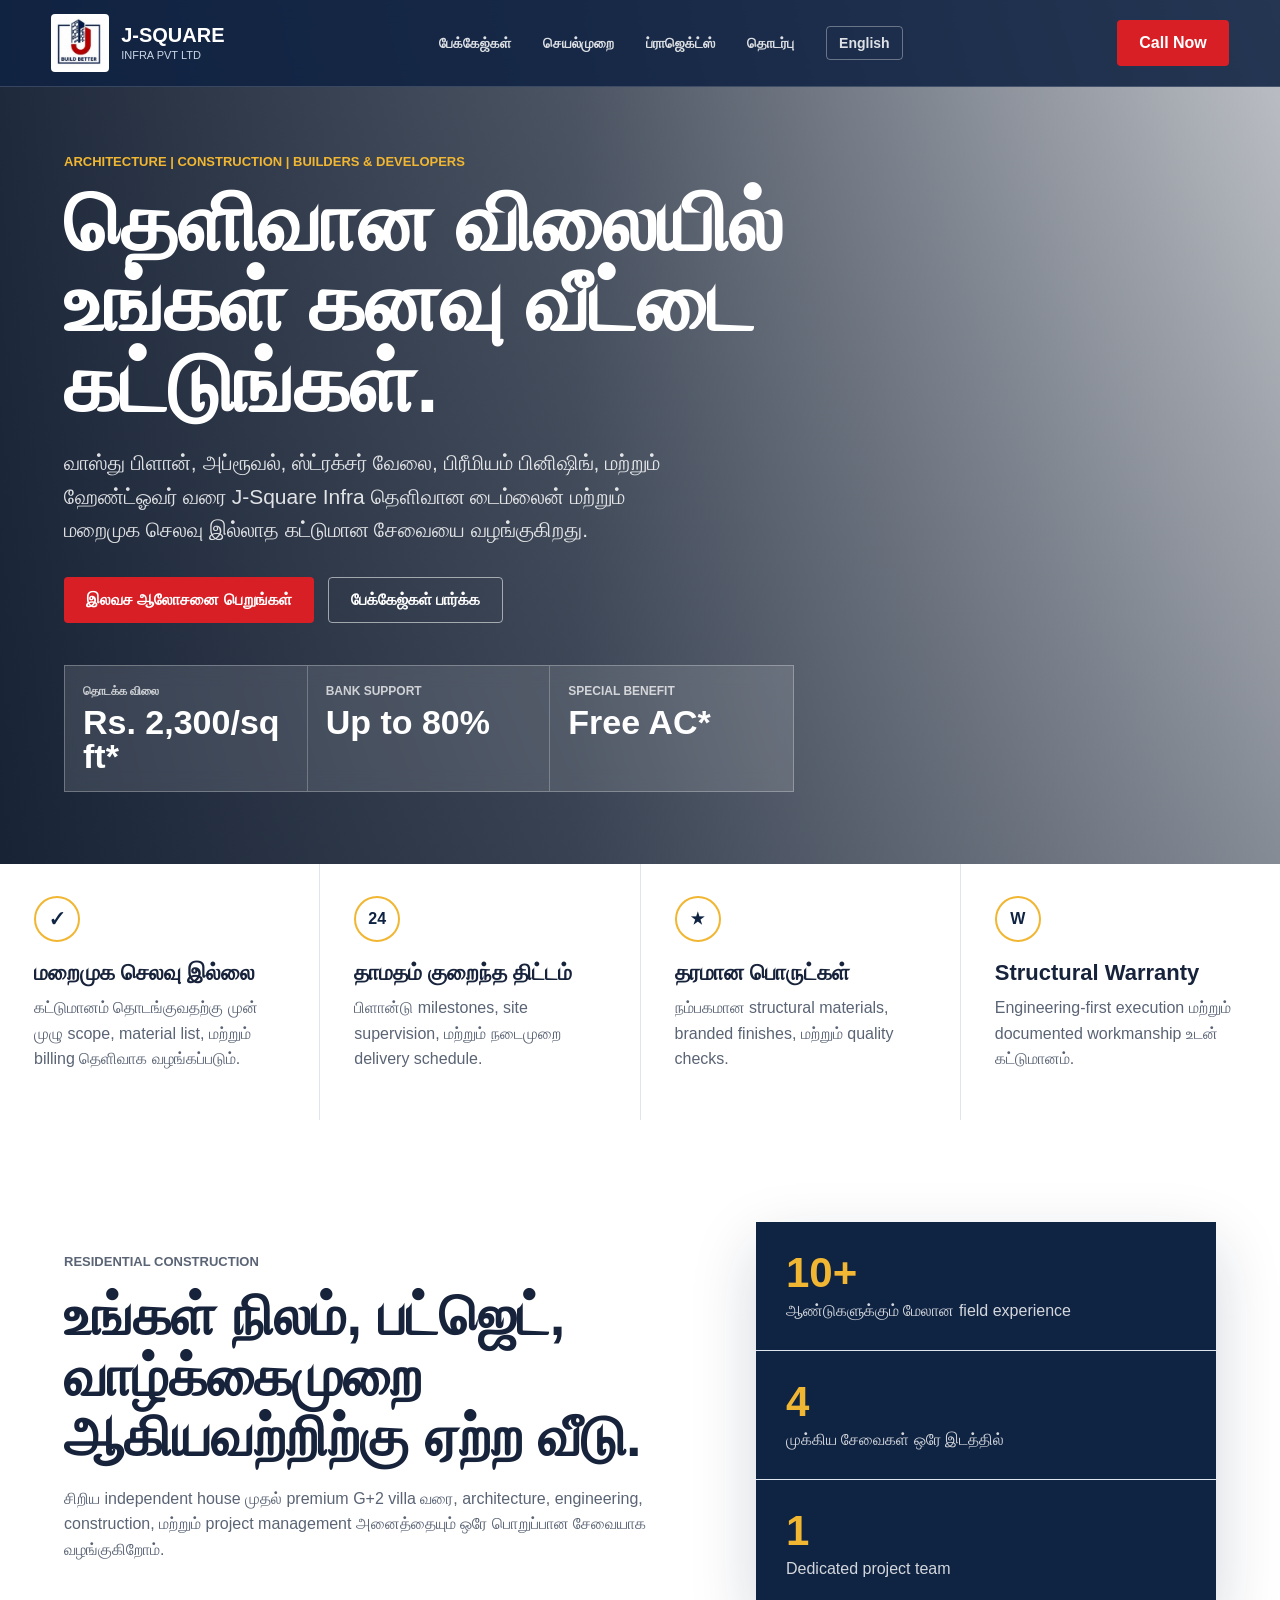
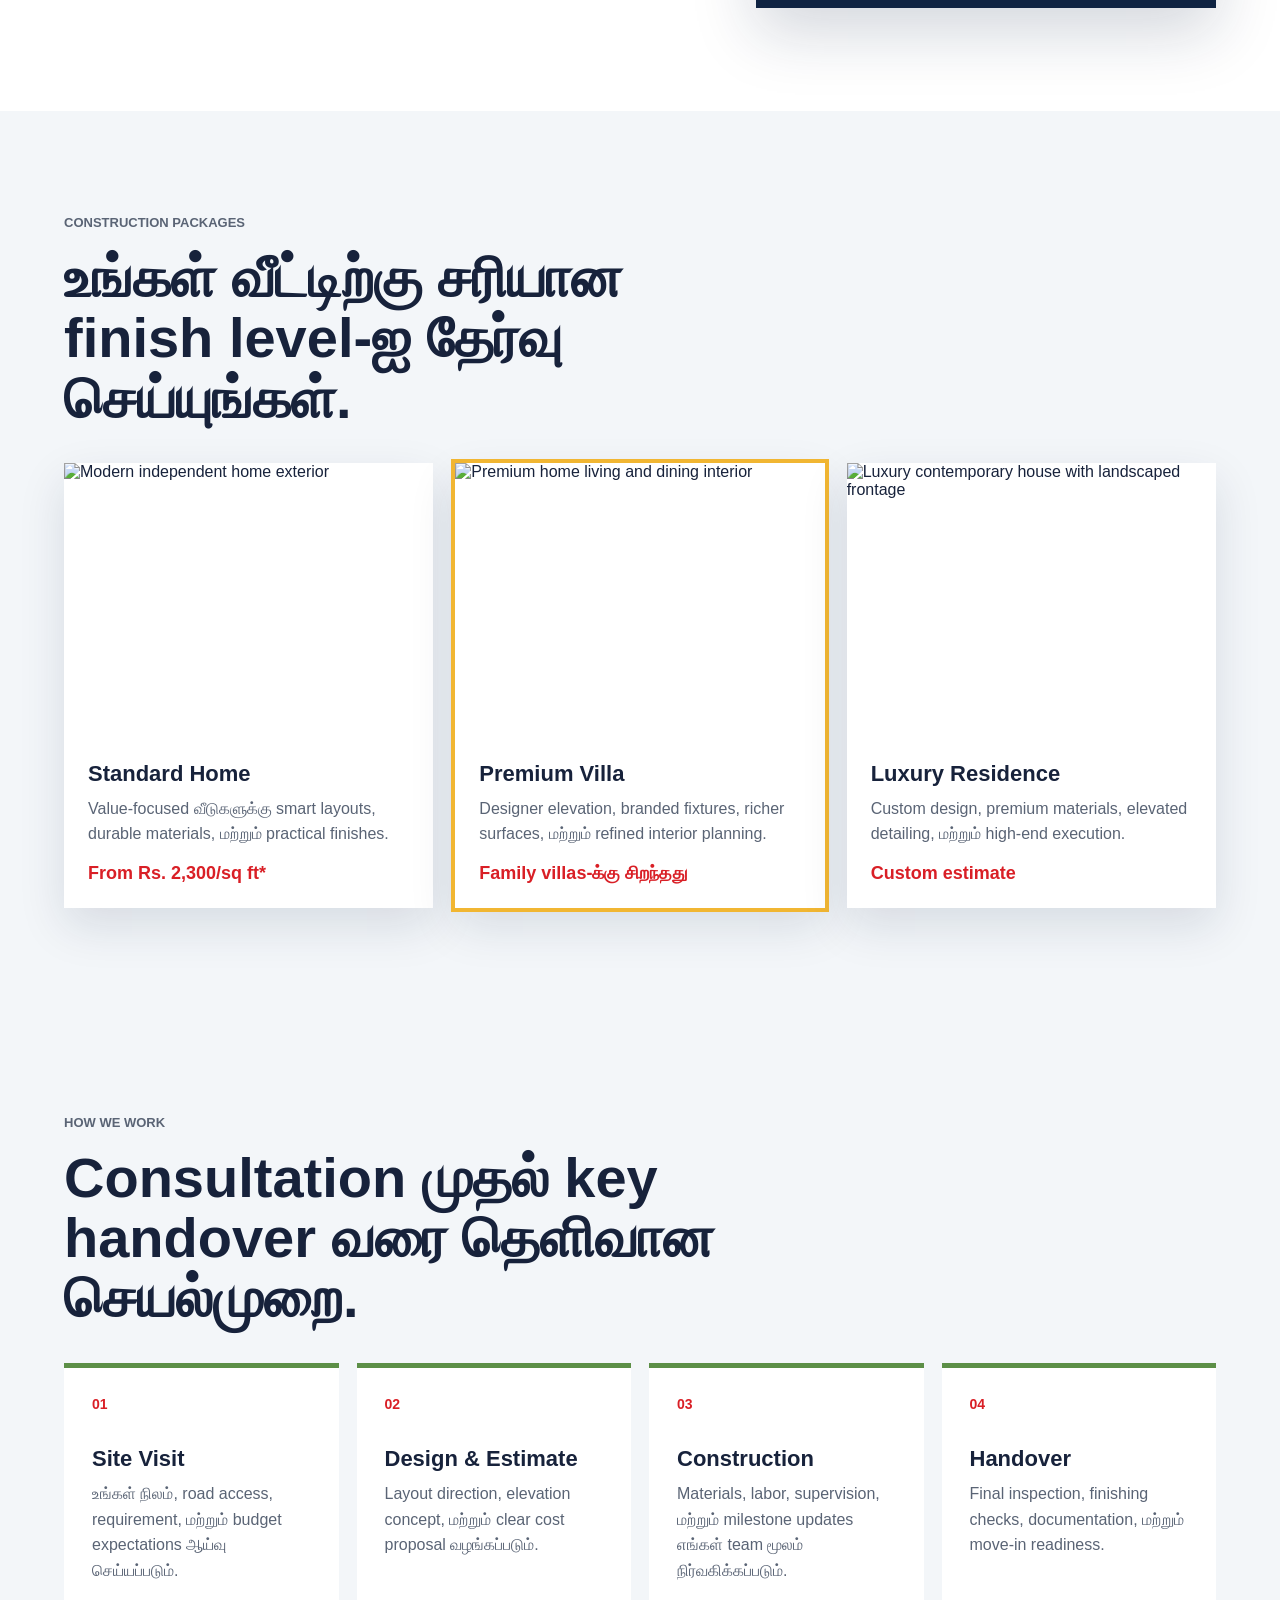
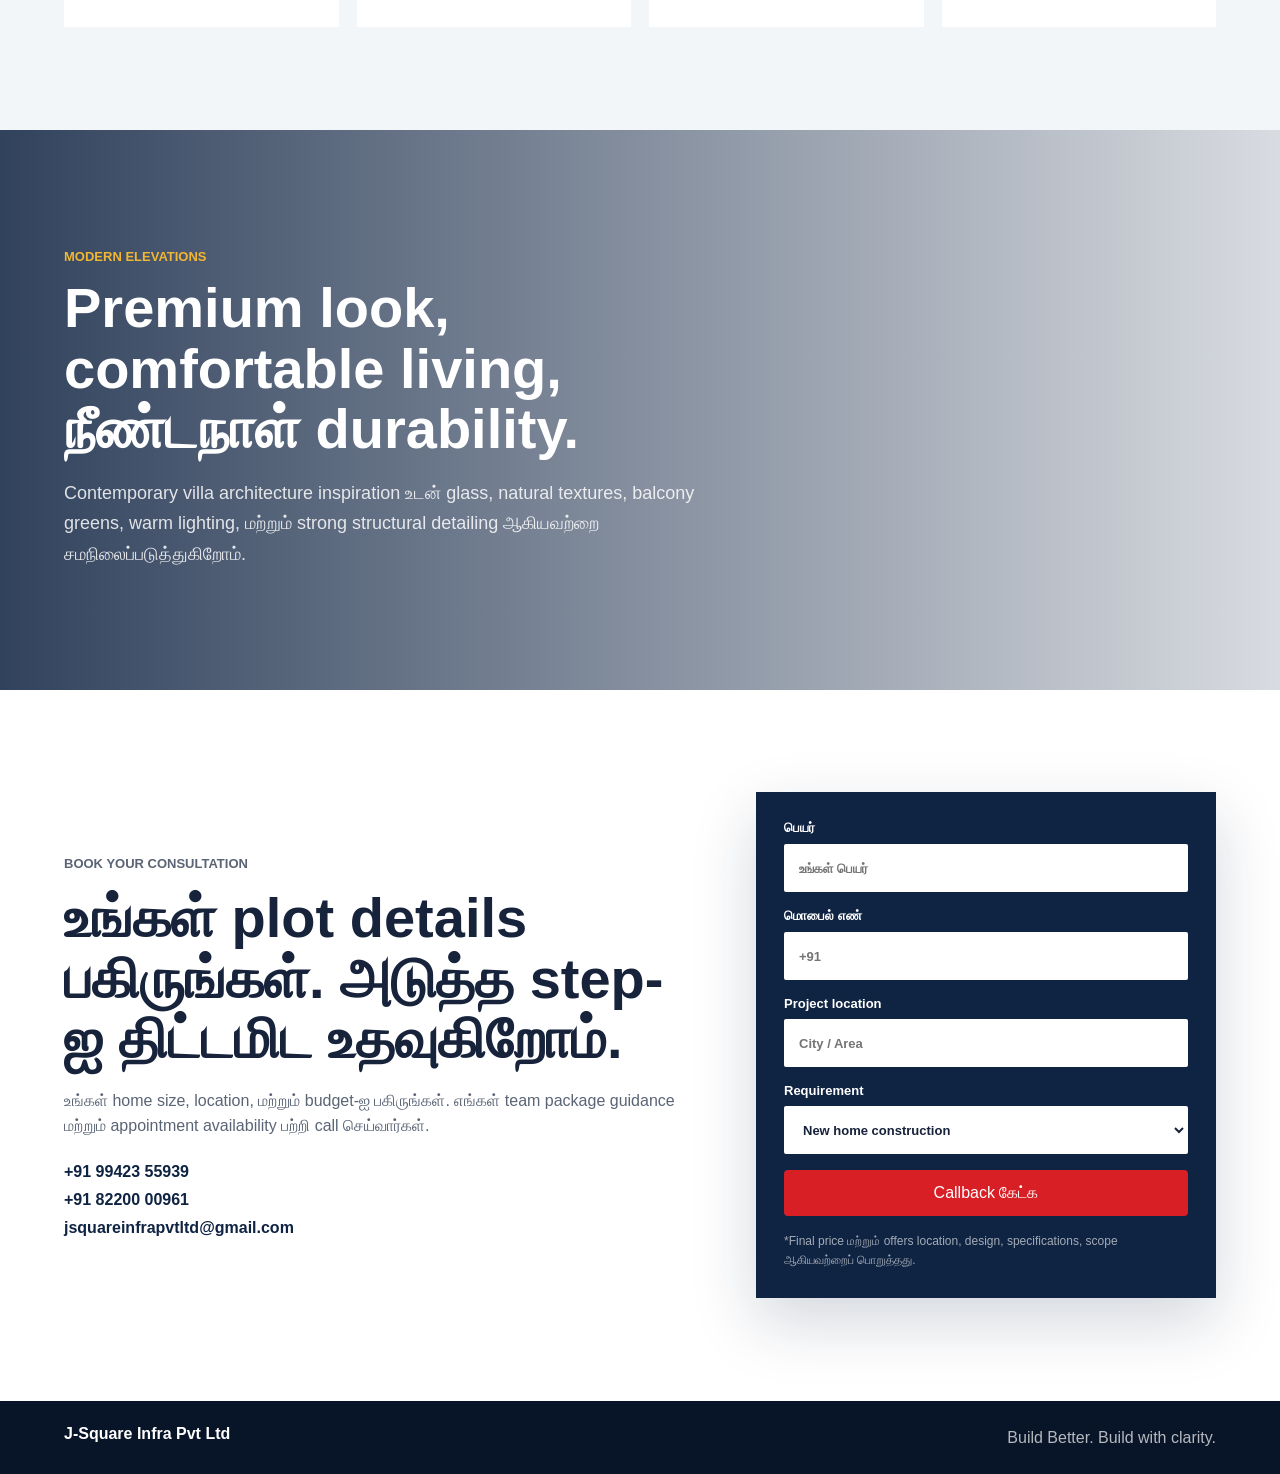
==== tamil.html @ 2efc3d79 "second" ====
<!doctype html>
<html lang="ta">
  <head>
    <meta charset="utf-8">
    <meta name="viewport" content="width=device-width, initial-scale=1">
    <title>J-Square Infra Pvt Ltd | வீடு கட்டுமான சேவை</title>
    <meta
      name="description"
      content="J-Square Infra Pvt Ltd தெளிவான விலை, தரமான பொருட்கள், மற்றும் நம்பகமான கட்டுமான சேவையுடன் உங்கள் கனவு வீட்டை உருவாக்குகிறது."
    >
    <link rel="preconnect" href="https://images.unsplash.com">
    <link rel="stylesheet" href="styles.css">
  </head>
  <body>
    <header class="site-header">
      <a class="brand" href="#home" aria-label="J-Square Infra முகப்பு">
        <img class="brand-logo" src="j%20SQUARE%20LOGO.png" alt="J-Square Infra Pvt Ltd logo">
        <span>
          <strong>J-Square</strong>
          <small>Infra Pvt Ltd</small>
        </span>
      </a>

      <nav class="nav-links" aria-label="Primary navigation">
        <a href="#packages">பேக்கேஜ்கள்</a>
        <a href="#process">செயல்முறை</a>
        <a href="#projects">ப்ராஜெக்ட்ஸ்</a>
        <a href="#contact">தொடர்பு</a>
        <a class="language-link" href="index.html">English</a>
      </nav>

      <a class="mobile-language" href="index.html">English</a>
      <a class="header-cta" href="tel:+919942355939">Call Now</a>
    </header>

    <main id="home">
      <section class="hero">
        <div class="hero-media" aria-hidden="true"></div>
        <div class="hero-overlay"></div>

        <div class="hero-content">
          <p class="eyebrow">Architecture | Construction | Builders & Developers</p>
          <h1>தெளிவான விலையில் உங்கள் கனவு வீட்டை கட்டுங்கள்.</h1>
          <p class="hero-copy">
            வாஸ்து பிளான், அப்ரூவல், ஸ்ட்ரக்சர் வேலை, பிரீமியம் பினிஷிங், மற்றும் ஹேண்ட்ஓவர் வரை
            J-Square Infra தெளிவான டைம்லைன் மற்றும் மறைமுக செலவு இல்லாத கட்டுமான சேவையை வழங்குகிறது.
          </p>

          <div class="hero-actions">
            <a class="primary-btn" href="#contact">இலவச ஆலோசனை பெறுங்கள்</a>
            <a class="secondary-btn" href="#packages">பேக்கேஜ்கள் பார்க்க</a>
          </div>

          <div class="offer-strip" aria-label="Current construction offer">
            <div>
              <span>தொடக்க விலை</span>
              <strong>Rs. 2,300/sq ft*</strong>
            </div>
            <div>
              <span>Bank support</span>
              <strong>Up to 80%</strong>
            </div>
            <div>
              <span>Special benefit</span>
              <strong>Free AC*</strong>
            </div>
          </div>
        </div>
      </section>

      <section class="trust-band" aria-label="Service highlights">
        <article>
          <span class="icon">&check;</span>
          <h2>மறைமுக செலவு இல்லை</h2>
          <p>கட்டுமானம் தொடங்குவதற்கு முன் முழு scope, material list, மற்றும் billing தெளிவாக வழங்கப்படும்.</p>
        </article>
        <article>
          <span class="icon">24</span>
          <h2>தாமதம் குறைந்த திட்டம்</h2>
          <p>பிளான்டு milestones, site supervision, மற்றும் நடைமுறை delivery schedule.</p>
        </article>
        <article>
          <span class="icon">&starf;</span>
          <h2>தரமான பொருட்கள்</h2>
          <p>நம்பகமான structural materials, branded finishes, மற்றும் quality checks.</p>
        </article>
        <article>
          <span class="icon">W</span>
          <h2>Structural Warranty</h2>
          <p>Engineering-first execution மற்றும் documented workmanship உடன் கட்டுமானம்.</p>
        </article>
      </section>

      <section class="section intro-section">
        <div class="section-copy">
          <p class="eyebrow">Residential Construction</p>
          <h2>உங்கள் நிலம், பட்ஜெட், வாழ்க்கைமுறை ஆகியவற்றிற்கு ஏற்ற வீடு.</h2>
          <p>
            சிறிய independent house முதல் premium G+2 villa வரை, architecture, engineering,
            construction, மற்றும் project management அனைத்தையும் ஒரே பொறுப்பான சேவையாக வழங்குகிறோம்.
          </p>
        </div>
        <div class="stats-panel" aria-label="Company statistics">
          <div>
            <strong>10+</strong>
            <span>ஆண்டுகளுக்கும் மேலான field experience</span>
          </div>
          <div>
            <strong>4</strong>
            <span>முக்கிய சேவைகள் ஒரே இடத்தில்</span>
          </div>
          <div>
            <strong>1</strong>
            <span>Dedicated project team</span>
          </div>
        </div>
      </section>

      <section class="section packages-section" id="packages">
        <div class="section-heading">
          <p class="eyebrow">Construction Packages</p>
          <h2>உங்கள் வீட்டிற்கு சரியான finish level-ஐ தேர்வு செய்யுங்கள்.</h2>
        </div>

        <div class="package-grid">
          <article class="package-card">
            <img
              src="https://images.unsplash.com/photo-1600585154340-be6161a56a0c?auto=format&fit=crop&w=900&q=80"
              alt="Modern independent home exterior"
            >
            <div class="package-body">
              <h3>Standard Home</h3>
              <p>Value-focused வீடுகளுக்கு smart layouts, durable materials, மற்றும் practical finishes.</p>
              <strong>From Rs. 2,300/sq ft*</strong>
            </div>
          </article>

          <article class="package-card featured">
            <img
              src="https://images.unsplash.com/photo-1600607687920-4e2a09cf159d?auto=format&fit=crop&w=900&q=80"
              alt="Premium home living and dining interior"
            >
            <div class="package-body">
              <h3>Premium Villa</h3>
              <p>Designer elevation, branded fixtures, richer surfaces, மற்றும் refined interior planning.</p>
              <strong>Family villas-க்கு சிறந்தது</strong>
            </div>
          </article>

          <article class="package-card">
            <img
              src="https://images.unsplash.com/photo-1600566753190-17f0baa2a6c3?auto=format&fit=crop&w=900&q=80"
              alt="Luxury contemporary house with landscaped frontage"
            >
            <div class="package-body">
              <h3>Luxury Residence</h3>
              <p>Custom design, premium materials, elevated detailing, மற்றும் high-end execution.</p>
              <strong>Custom estimate</strong>
            </div>
          </article>
        </div>
      </section>

      <section class="section process-section" id="process">
        <div class="section-heading">
          <p class="eyebrow">How We Work</p>
          <h2>Consultation முதல் key handover வரை தெளிவான செயல்முறை.</h2>
        </div>

        <ol class="process-list">
          <li>
            <span>01</span>
            <h3>Site Visit</h3>
            <p>உங்கள் நிலம், road access, requirement, மற்றும் budget expectations ஆய்வு செய்யப்படும்.</p>
          </li>
          <li>
            <span>02</span>
            <h3>Design & Estimate</h3>
            <p>Layout direction, elevation concept, மற்றும் clear cost proposal வழங்கப்படும்.</p>
          </li>
          <li>
            <span>03</span>
            <h3>Construction</h3>
            <p>Materials, labor, supervision, மற்றும் milestone updates எங்கள் team மூலம் நிர்வகிக்கப்படும்.</p>
          </li>
          <li>
            <span>04</span>
            <h3>Handover</h3>
            <p>Final inspection, finishing checks, documentation, மற்றும் move-in readiness.</p>
          </li>
        </ol>
      </section>

      <section class="projects-section" id="projects">
        <div class="project-copy">
          <p class="eyebrow">Modern Elevations</p>
          <h2>Premium look, comfortable living, நீண்டநாள் durability.</h2>
          <p>
            Contemporary villa architecture inspiration உடன் glass, natural textures, balcony greens,
            warm lighting, மற்றும் strong structural detailing ஆகியவற்றை சமநிலைப்படுத்துகிறோம்.
          </p>
        </div>
      </section>

      <section class="section contact-section" id="contact">
        <div class="contact-copy">
          <p class="eyebrow">Book Your Consultation</p>
          <h2>உங்கள் plot details பகிருங்கள். அடுத்த step-ஐ திட்டமிட உதவுகிறோம்.</h2>
          <p>
            உங்கள் home size, location, மற்றும் budget-ஐ பகிருங்கள். எங்கள் team package guidance
            மற்றும் appointment availability பற்றி call செய்வார்கள்.
          </p>
          <div class="contact-lines">
            <a href="tel:+919942355939">+91 99423 55939</a>
            <a href="tel:+918220000961">+91 82200 00961</a>
            <a href="mailto:jsquareinfrapvtltd@gmail.com">jsquareinfrapvtltd@gmail.com</a>
          </div>
        </div>

        <form class="lead-form" id="callbackForm">
          <label>
            பெயர்
            <input type="text" name="name" placeholder="உங்கள் பெயர்" required>
          </label>
          <label>
            மொபைல் எண்
            <input type="tel" name="phone" placeholder="+91" required>
          </label>
          <label>
            Project location
            <input type="text" name="location" placeholder="City / Area">
          </label>
          <label>
            Requirement
            <select name="requirement">
              <option>New home construction</option>
              <option>Villa design and build</option>
              <option>Architecture consultation</option>
              <option>Cost estimate</option>
            </select>
          </label>
          <button type="submit">Callback கேட்க</button>
          <p>*Final price மற்றும் offers location, design, specifications, scope ஆகியவற்றைப் பொறுத்தது.</p>
        </form>
      </section>
    </main>

    <footer class="site-footer">
      <strong>J-Square Infra Pvt Ltd</strong>
      <span>Build Better. Build with clarity.</span>
    </footer>

    <script>
      const callbackForm = document.querySelector("#callbackForm");

      callbackForm.addEventListener("submit", (event) => {
        event.preventDefault();

        const formData = new FormData(callbackForm);
        const message = [
          "New callback request for J-Square Infra",
          "",
          `Name: ${formData.get("name") || ""}`,
          `Phone: ${formData.get("phone") || ""}`,
          `Location: ${formData.get("location") || ""}`,
          `Requirement: ${formData.get("requirement") || ""}`
        ].join("\n");

        const whatsappNumber = "919942355939";
        const whatsappUrl = `https://wa.me/${whatsappNumber}?text=${encodeURIComponent(message)}`;
        window.open(whatsappUrl, "_blank", "noopener,noreferrer");
      });
    </script>
  </body>
</html>
---- styles.css ----
:root {
  --ink: #17223b;
  --muted: #5a6475;
  --line: #dfe5ec;
  --paper: #ffffff;
  --soft: #f3f6f9;
  --navy: #0f2342;
  --red: #d91f26;
  --gold: #f1b632;
  --green: #5c8f47;
  --shadow: 0 24px 60px rgba(15, 35, 66, 0.18);
}

* {
  box-sizing: border-box;
}

html {
  scroll-behavior: smooth;
}

body {
  margin: 0;
  color: var(--ink);
  background: var(--paper);
  font-family: Arial, Helvetica, sans-serif;
}

a {
  color: inherit;
  text-decoration: none;
}

img {
  display: block;
  max-width: 100%;
}

.site-header {
  position: fixed;
  top: 0;
  left: 0;
  right: 0;
  z-index: 20;
  display: flex;
  align-items: center;
  justify-content: space-between;
  gap: 24px;
  min-height: 76px;
  padding: 14px clamp(18px, 4vw, 58px);
  color: #ffffff;
  background: rgba(15, 35, 66, 0.88);
  backdrop-filter: blur(12px);
  border-bottom: 1px solid rgba(255, 255, 255, 0.16);
}

.brand {
  display: flex;
  align-items: center;
  gap: 12px;
}

.brand-logo {
  width: 58px;
  height: 58px;
  object-fit: contain;
  background: #ffffff;
  border-radius: 4px;
  padding: 4px;
}

.brand strong,
.brand small {
  display: block;
  line-height: 1;
  text-transform: uppercase;
}

.brand strong {
  color: #ffffff;
  font-size: 20px;
  letter-spacing: 0;
}

.brand small {
  margin-top: 5px;
  color: #cbd7e7;
  font-size: 11px;
  letter-spacing: 0;
}

.nav-links {
  display: flex;
  align-items: center;
  gap: clamp(14px, 2.5vw, 32px);
  font-size: 14px;
  font-weight: 700;
}

.nav-links a {
  color: rgba(255, 255, 255, 0.86);
}

.language-link {
  padding: 8px 12px;
  color: #ffffff;
  border: 1px solid rgba(255, 255, 255, 0.34);
  border-radius: 4px;
}

.mobile-language {
  display: none;
  align-items: center;
  justify-content: center;
  min-height: 40px;
  padding: 0 12px;
  color: #ffffff;
  font-size: 13px;
  font-weight: 800;
  border: 1px solid rgba(255, 255, 255, 0.34);
  border-radius: 4px;
}

.header-cta,
.primary-btn,
.secondary-btn,
.lead-form button {
  display: inline-flex;
  align-items: center;
  justify-content: center;
  min-height: 46px;
  padding: 0 22px;
  font-weight: 800;
  border-radius: 4px;
}

.header-cta,
.primary-btn,
.lead-form button {
  color: #ffffff;
  background: var(--red);
}

.secondary-btn {
  color: #ffffff;
  border: 1px solid rgba(255, 255, 255, 0.55);
}

.hero {
  position: relative;
  min-height: 96vh;
  display: flex;
  align-items: center;
  overflow: hidden;
  color: #ffffff;
  padding: 120px clamp(18px, 5vw, 76px) 38px;
}

.hero-media,
.hero-overlay {
  position: absolute;
  inset: 0;
}

.hero-media {
  background-image: url("https://images.unsplash.com/photo-1600607688969-a5bfcd646154?auto=format&fit=crop&w=2200&q=85");
  background-size: cover;
  background-position: center;
  transform: scale(1.02);
}

.hero-overlay {
  background:
    linear-gradient(90deg, rgba(8, 20, 40, 0.9) 0%, rgba(8, 20, 40, 0.7) 45%, rgba(8, 20, 40, 0.22) 100%),
    linear-gradient(0deg, rgba(8, 20, 40, 0.35), rgba(8, 20, 40, 0.05));
}

.hero-content {
  position: relative;
  z-index: 2;
  width: min(780px, 100%);
}

.eyebrow {
  margin: 0 0 14px;
  color: var(--gold);
  font-size: 13px;
  font-weight: 900;
  text-transform: uppercase;
  letter-spacing: 0;
}

h1,
h2,
h3,
p {
  margin-top: 0;
}

h1 {
  max-width: 760px;
  margin-bottom: 22px;
  font-size: clamp(42px, 7vw, 82px);
  line-height: 0.98;
  letter-spacing: 0;
}

.hero-copy {
  max-width: 640px;
  color: rgba(255, 255, 255, 0.86);
  font-size: clamp(17px, 2vw, 21px);
  line-height: 1.6;
}

.hero-actions {
  display: flex;
  flex-wrap: wrap;
  gap: 14px;
  margin-top: 30px;
}

.offer-strip {
  display: grid;
  grid-template-columns: repeat(3, minmax(0, 1fr));
  gap: 0;
  width: min(730px, 100%);
  margin-top: 42px;
  border: 1px solid rgba(255, 255, 255, 0.28);
  background: rgba(255, 255, 255, 0.12);
  backdrop-filter: blur(10px);
}

.offer-strip div {
  padding: 18px;
  border-right: 1px solid rgba(255, 255, 255, 0.25);
}

.offer-strip div:last-child {
  border-right: 0;
}

.offer-strip span,
.offer-strip strong {
  display: block;
}

.offer-strip span {
  color: rgba(255, 255, 255, 0.74);
  font-size: 12px;
  font-weight: 700;
  text-transform: uppercase;
}

.offer-strip strong {
  margin-top: 7px;
  color: #ffffff;
  font-size: clamp(22px, 3vw, 34px);
  line-height: 1;
}

.trust-band {
  display: grid;
  grid-template-columns: repeat(4, minmax(0, 1fr));
  gap: 1px;
  background: var(--line);
}

.trust-band article {
  min-height: 190px;
  padding: 32px clamp(18px, 3vw, 34px);
  background: #ffffff;
}

.icon {
  display: grid;
  place-items: center;
  width: 46px;
  height: 46px;
  margin-bottom: 18px;
  color: var(--navy);
  border: 2px solid var(--gold);
  border-radius: 50%;
  font-weight: 900;
}

.trust-band h2,
.package-card h3,
.process-list h3 {
  margin-bottom: 9px;
  font-size: 22px;
}

.trust-band p,
.section p,
.package-card p,
.process-list p,
.lead-form p,
.site-footer span {
  color: var(--muted);
  line-height: 1.6;
}

.section {
  padding: clamp(58px, 8vw, 104px) clamp(18px, 5vw, 76px);
}

.intro-section,
.contact-section {
  display: grid;
  grid-template-columns: minmax(0, 1fr) minmax(300px, 460px);
  gap: clamp(32px, 6vw, 80px);
  align-items: center;
}

.section-copy,
.section-heading,
.contact-copy {
  max-width: 720px;
}

.section h2,
.projects-section h2 {
  margin-bottom: 18px;
  font-size: clamp(32px, 5vw, 56px);
  line-height: 1.08;
  letter-spacing: 0;
}

.stats-panel {
  display: grid;
  gap: 1px;
  background: var(--line);
  box-shadow: var(--shadow);
}

.stats-panel div {
  padding: 30px;
  background: var(--navy);
}

.stats-panel strong {
  display: block;
  color: var(--gold);
  font-size: 42px;
  line-height: 1;
}

.stats-panel span {
  display: block;
  margin-top: 8px;
  color: rgba(255, 255, 255, 0.82);
}

.packages-section,
.process-section {
  background: var(--soft);
}

.section-heading {
  margin-bottom: 34px;
}

.package-grid {
  display: grid;
  grid-template-columns: repeat(3, minmax(0, 1fr));
  gap: 22px;
}

.package-card {
  overflow: hidden;
  background: #ffffff;
  box-shadow: 0 18px 44px rgba(15, 35, 66, 0.12);
}

.package-card.featured {
  outline: 4px solid var(--gold);
}

.package-card img {
  width: 100%;
  aspect-ratio: 1.35;
  object-fit: cover;
}

.package-body {
  padding: 24px;
}

.package-body strong {
  color: var(--red);
  font-size: 18px;
}

.process-list {
  display: grid;
  grid-template-columns: repeat(4, minmax(0, 1fr));
  gap: 18px;
  margin: 0;
  padding: 0;
  list-style: none;
}

.process-list li {
  min-height: 230px;
  padding: 28px;
  background: #ffffff;
  border-top: 5px solid var(--green);
}

.process-list span {
  display: block;
  margin-bottom: 34px;
  color: var(--red);
  font-size: 14px;
  font-weight: 900;
}

.projects-section {
  min-height: 560px;
  display: flex;
  align-items: flex-end;
  padding: clamp(58px, 8vw, 104px) clamp(18px, 5vw, 76px);
  color: #ffffff;
  background:
    linear-gradient(90deg, rgba(15, 35, 66, 0.86), rgba(15, 35, 66, 0.16)),
    url("https://images.unsplash.com/photo-1600573472592-401b489a3cdc?auto=format&fit=crop&w=2200&q=85") center / cover;
}

.project-copy {
  max-width: 650px;
}

.project-copy p:not(.eyebrow) {
  color: rgba(255, 255, 255, 0.84);
  font-size: 18px;
  line-height: 1.7;
}

.contact-lines {
  display: grid;
  gap: 10px;
  margin-top: 24px;
  color: var(--navy);
  font-weight: 800;
}

.lead-form {
  display: grid;
  gap: 16px;
  padding: 28px;
  background: var(--navy);
  box-shadow: var(--shadow);
}

.lead-form label {
  display: grid;
  gap: 8px;
  color: #ffffff;
  font-size: 13px;
  font-weight: 800;
}

.lead-form input,
.lead-form select {
  min-height: 48px;
  width: 100%;
  padding: 0 14px;
  color: var(--ink);
  background: #ffffff;
  border: 1px solid transparent;
  border-radius: 2px;
  font: inherit;
}

.lead-form button {
  width: 100%;
  border: 0;
  cursor: pointer;
  font: inherit;
}

.lead-form p {
  margin-bottom: 0;
  color: rgba(255, 255, 255, 0.62);
  font-size: 12px;
}

.site-footer {
  display: flex;
  justify-content: space-between;
  gap: 20px;
  padding: 24px clamp(18px, 5vw, 76px);
  color: #ffffff;
  background: #081428;
}

.site-footer span {
  color: rgba(255, 255, 255, 0.7);
}

@media (max-width: 980px) {
  .site-header {
    position: fixed;
    gap: 12px;
  }

  .nav-links {
    display: none;
  }

  .mobile-language {
    display: inline-flex;
    margin-left: auto;
  }

  .trust-band,
  .package-grid,
  .process-list {
    grid-template-columns: repeat(2, minmax(0, 1fr));
  }

  .intro-section,
  .contact-section {
    grid-template-columns: 1fr;
  }
}

@media (max-width: 640px) {
  .site-header {
    min-height: 64px;
    padding: 12px 16px;
    gap: 8px;
  }

  .brand-logo {
    width: 40px;
    height: 40px;
    padding: 3px;
  }

  .brand {
    min-width: 0;
    gap: 9px;
  }

  .brand strong {
    max-width: 110px;
    overflow: hidden;
    font-size: 15px;
    white-space: nowrap;
    text-overflow: ellipsis;
  }

  .brand small {
    display: none;
  }

  .mobile-language {
    min-height: 38px;
    padding: 0 10px;
    font-size: 12px;
  }

  .header-cta {
    min-height: 38px;
    padding: 0 11px;
    font-size: 12px;
    white-space: nowrap;
  }

  .hero {
    min-height: auto;
    padding: 100px 16px 30px;
  }

  .hero-overlay {
    background: linear-gradient(0deg, rgba(8, 20, 40, 0.95), rgba(8, 20, 40, 0.34));
  }

  .eyebrow {
    margin-bottom: 10px;
    font-size: 11px;
    line-height: 1.4;
  }

  h1 {
    margin-bottom: 16px;
    font-size: 34px;
    line-height: 1.08;
  }

  .hero-copy {
    font-size: 16px;
    line-height: 1.55;
  }

  .hero-actions {
    display: grid;
    grid-template-columns: 1fr;
    gap: 10px;
    margin-top: 22px;
  }

  .primary-btn,
  .secondary-btn {
    width: 100%;
    min-height: 48px;
    padding: 0 14px;
    text-align: center;
  }

  .offer-strip {
    margin-top: 24px;
  }

  .offer-strip div {
    padding: 14px 16px;
  }

  .offer-strip strong {
    font-size: 24px;
  }

  .offer-strip,
  .trust-band,
  .package-grid,
  .process-list {
    grid-template-columns: 1fr;
  }

  .offer-strip div {
    border-right: 0;
    border-bottom: 1px solid rgba(255, 255, 255, 0.25);
  }

  .offer-strip div:last-child {
    border-bottom: 0;
  }

  .trust-band article,
  .process-list li {
    min-height: auto;
  }

  .trust-band article,
  .package-body,
  .process-list li,
  .lead-form {
    padding: 22px 18px;
  }

  .section {
    padding: 46px 16px;
  }

  .section h2,
  .projects-section h2 {
    font-size: 30px;
    line-height: 1.16;
  }

  .section p,
  .package-card p,
  .process-list p,
  .project-copy p:not(.eyebrow) {
    font-size: 15px;
    line-height: 1.65;
  }

  .stats-panel div {
    padding: 22px 18px;
  }

  .stats-panel strong {
    font-size: 36px;
  }

  .package-grid,
  .process-list {
    gap: 16px;
  }

  .package-card img {
    aspect-ratio: 1.15;
  }

  .process-list span {
    margin-bottom: 18px;
  }

  .projects-section {
    min-height: 440px;
    padding: 46px 16px;
    background-position: center;
  }

  .contact-lines {
    overflow-wrap: anywhere;
  }

  .lead-form input,
  .lead-form select {
    min-height: 46px;
    font-size: 16px;
  }

  .site-footer {
    display: grid;
    padding: 22px 16px;
  }
}

@media (max-width: 380px) {
  .brand strong {
    max-width: 86px;
    font-size: 14px;
  }

  .mobile-language,
  .header-cta {
    padding: 0 8px;
    font-size: 11px;
  }

  h1 {
    font-size: 30px;
  }
}
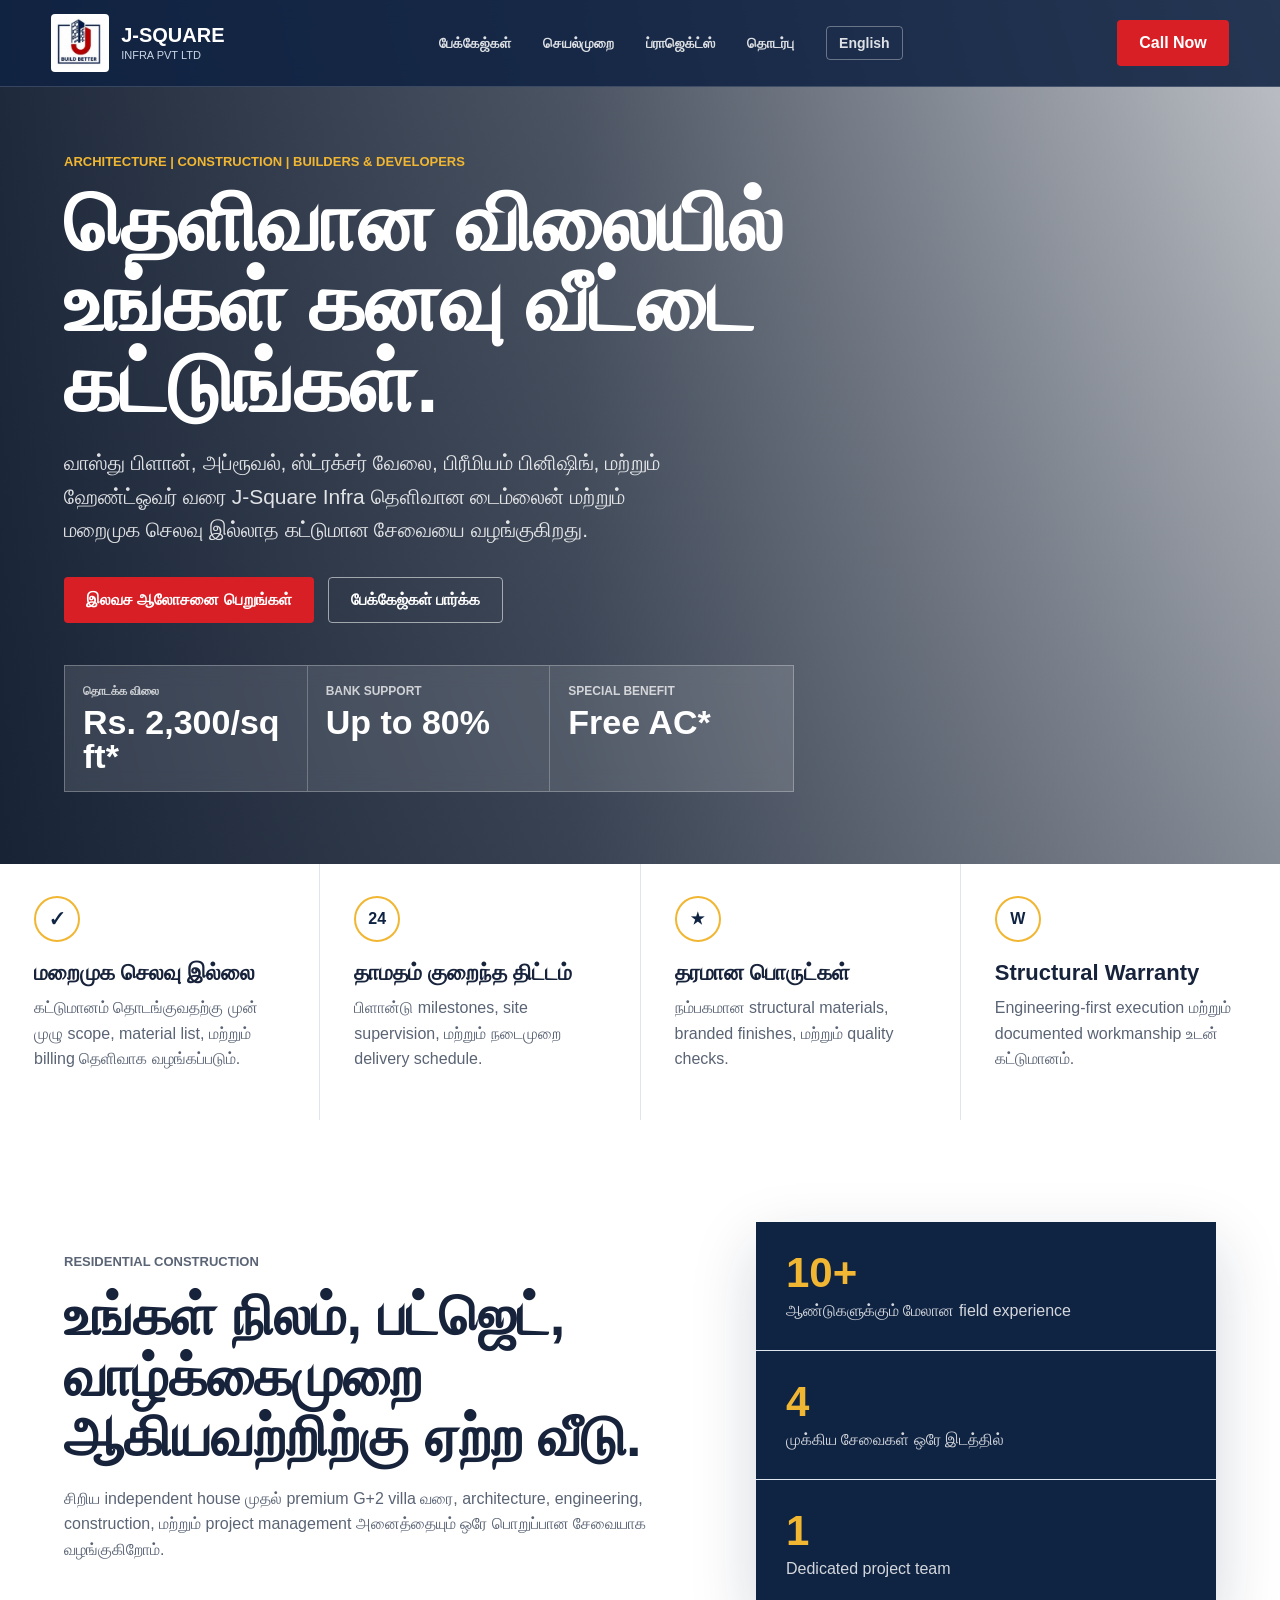
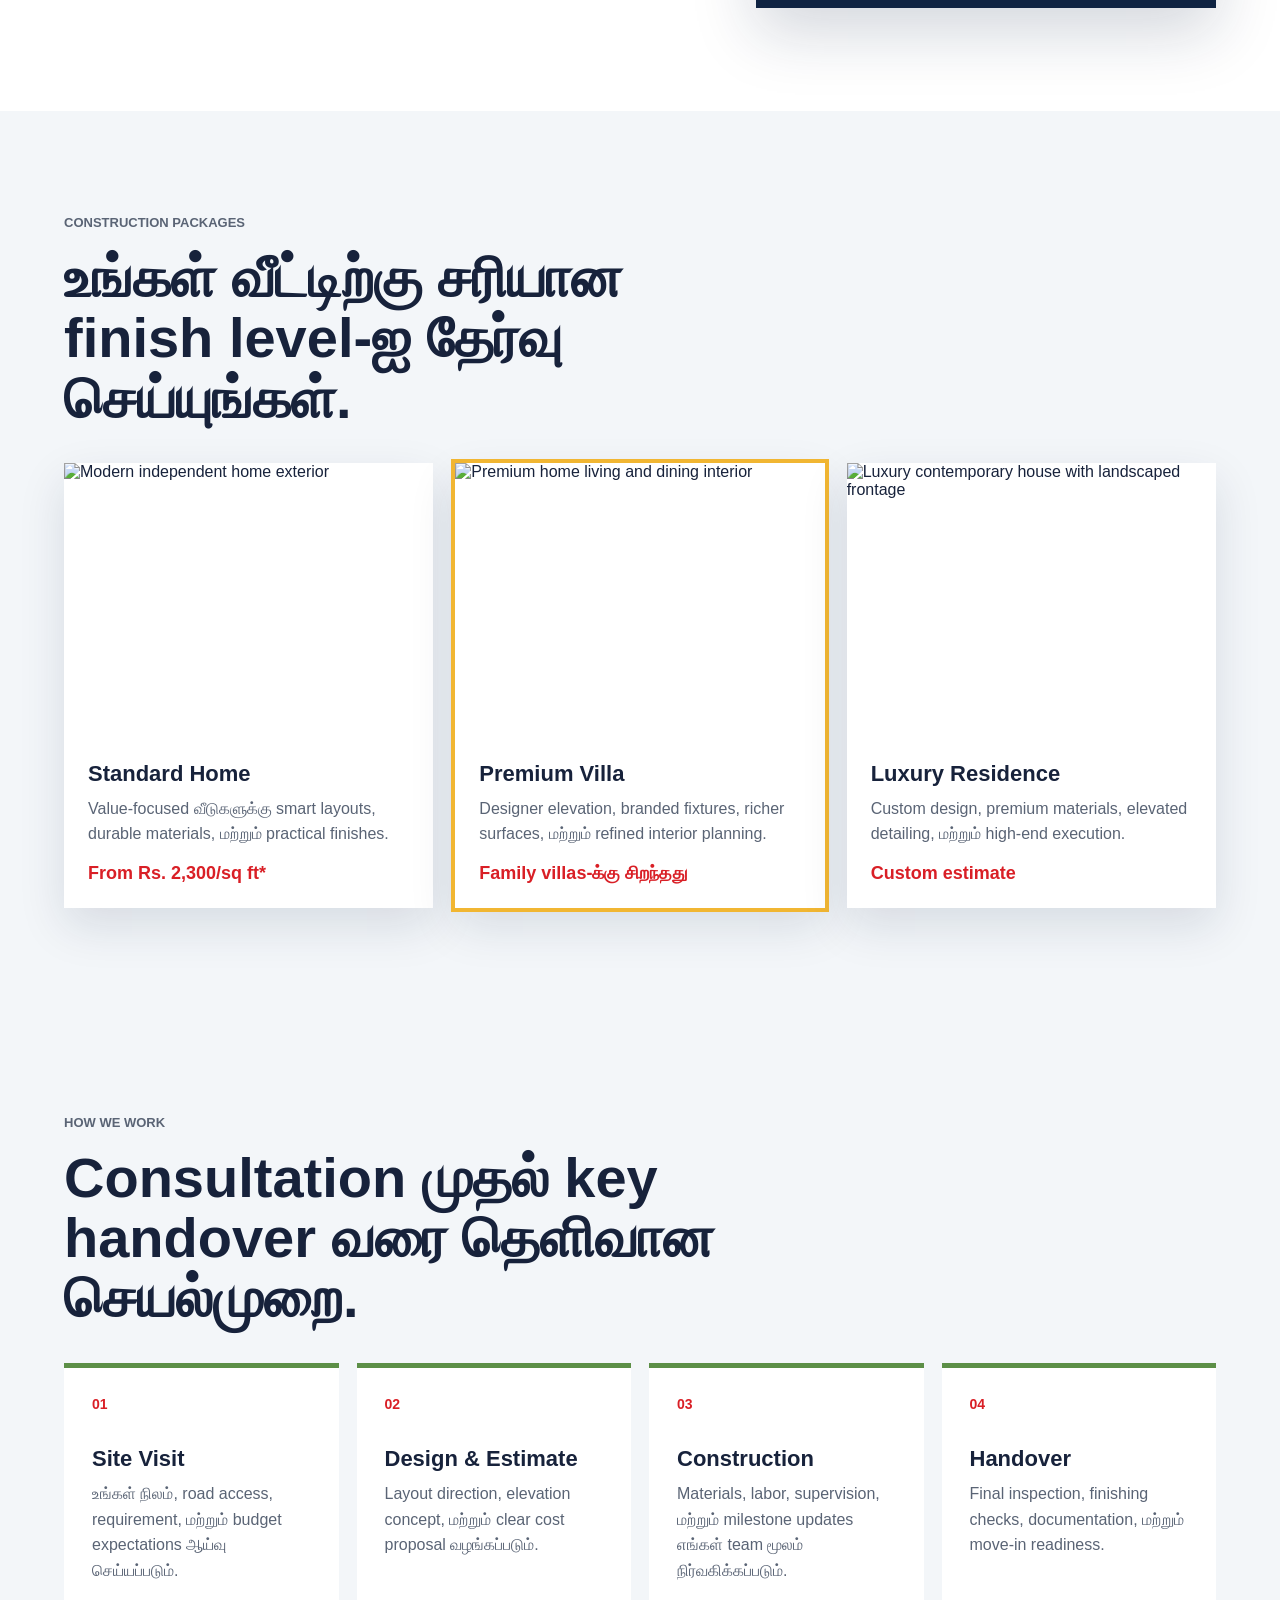
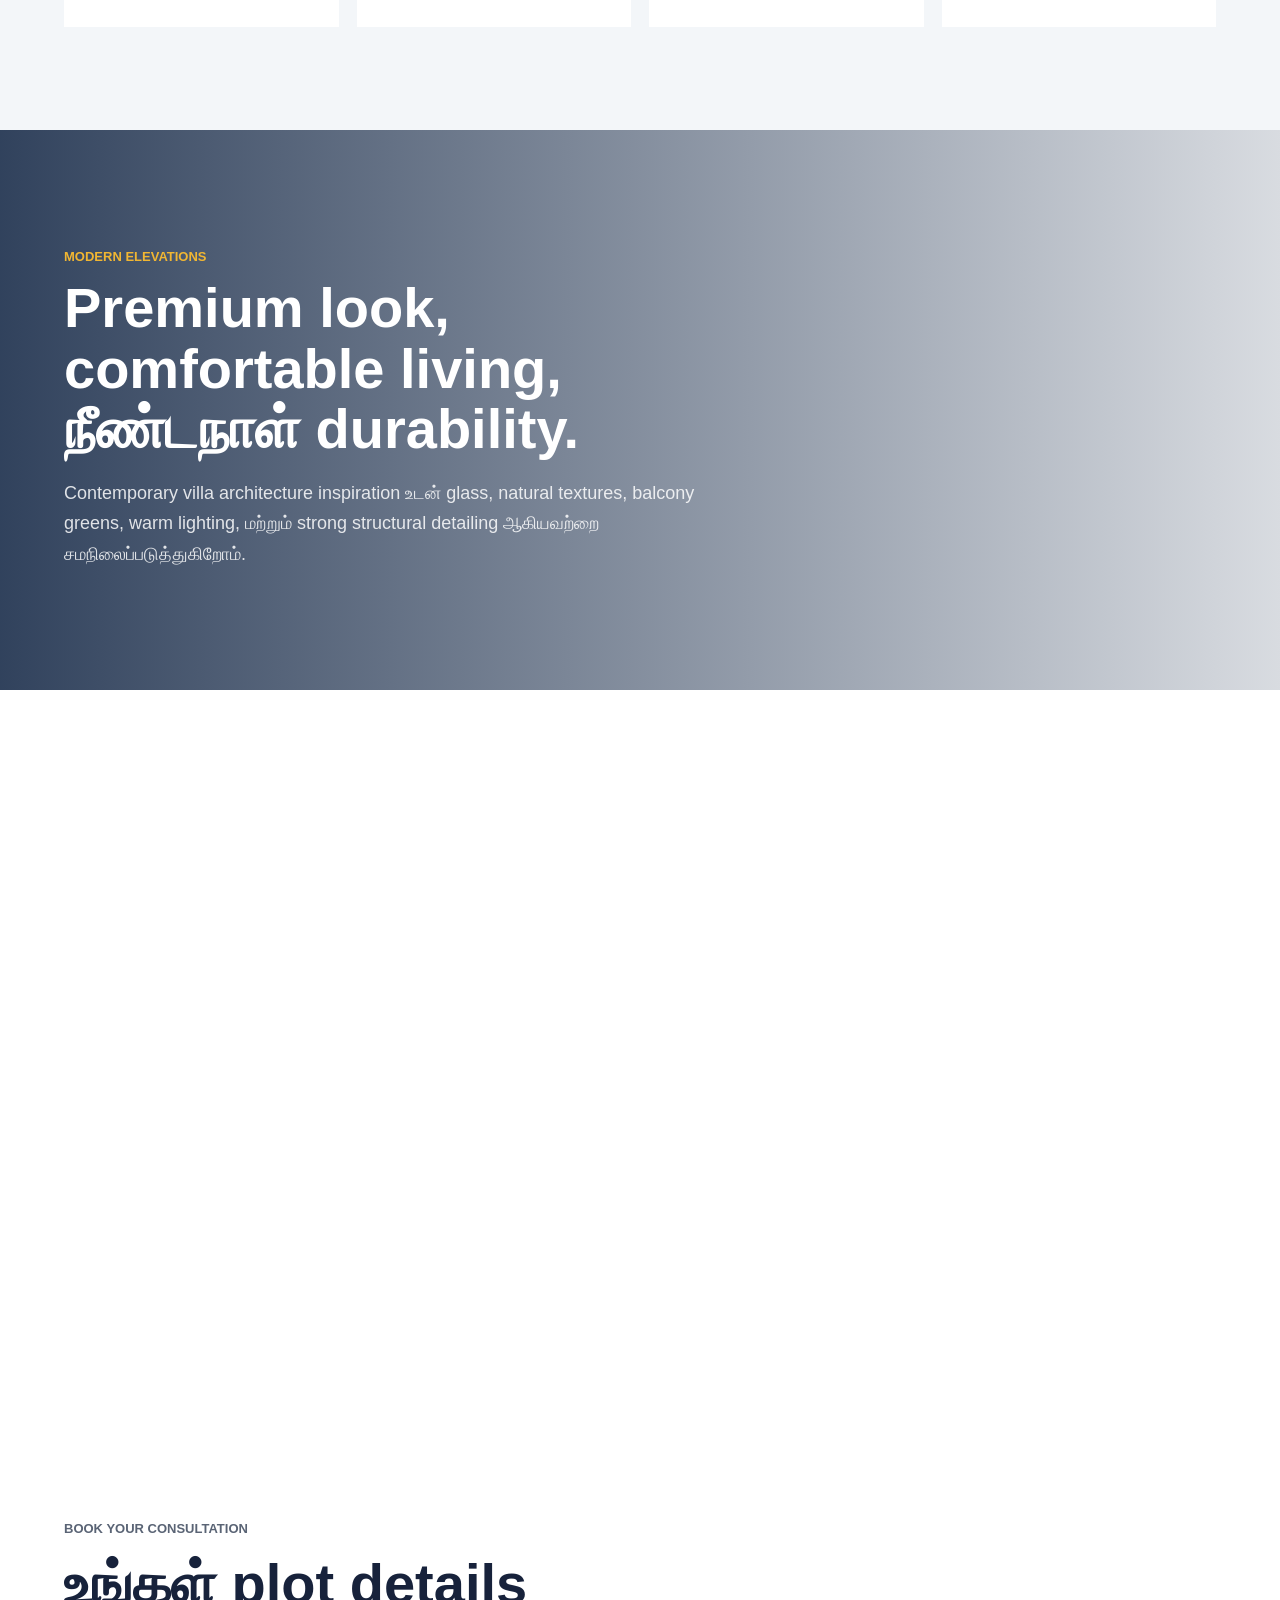
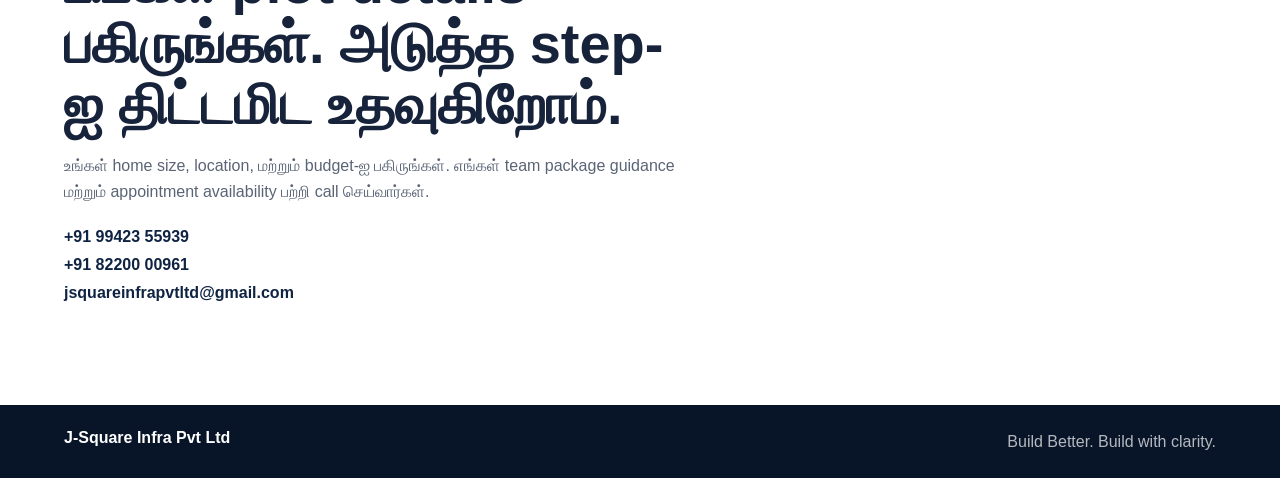
==== commit 4a31d87a: "3rd" ====
--- a/tamil.html
+++ b/tamil.html
@@ -10,6 +10,7 @@
     >
     <link rel="preconnect" href="https://images.unsplash.com">
     <link rel="stylesheet" href="styles.css">
+    <script async src="https://tally.so/widgets/embed.js"></script>
   </head>
   <body>
     <header class="site-header">
@@ -203,6 +204,18 @@
       </section>
 
       <section class="section contact-section" id="contact">
+        <div class="tally-form">
+          <iframe
+            data-tally-src="https://tally.so/r/lbz7Ok?transparentBackground=1"
+            width="100%"
+            height="100%"
+            frameborder="0"
+            marginheight="0"
+            marginwidth="0"
+            title="Exclusive Scan & Win Offer!"
+          ></iframe>
+        </div>
+
         <div class="contact-copy">
           <p class="eyebrow">Book Your Consultation</p>
           <h2>உங்கள் plot details பகிருங்கள். அடுத்த step-ஐ திட்டமிட உதவுகிறோம்.</h2>
@@ -217,7 +230,7 @@
           </div>
         </div>
 
-        <form class="lead-form" id="callbackForm">
+        <form class="lead-form legacy-form" id="callbackForm">
           <label>
             பெயர்
             <input type="text" name="name" placeholder="உங்கள் பெயர்" required>
@@ -250,26 +263,5 @@
       <span>Build Better. Build with clarity.</span>
     </footer>
 
-    <script>
-      const callbackForm = document.querySelector("#callbackForm");
-
-      callbackForm.addEventListener("submit", (event) => {
-        event.preventDefault();
-
-        const formData = new FormData(callbackForm);
-        const message = [
-          "New callback request for J-Square Infra",
-          "",
-          `Name: ${formData.get("name") || ""}`,
-          `Phone: ${formData.get("phone") || ""}`,
-          `Location: ${formData.get("location") || ""}`,
-          `Requirement: ${formData.get("requirement") || ""}`
-        ].join("\n");
-
-        const whatsappNumber = "919942355939";
-        const whatsappUrl = `https://wa.me/${whatsappNumber}?text=${encodeURIComponent(message)}`;
-        window.open(whatsappUrl, "_blank", "noopener,noreferrer");
-      });
-    </script>
   </body>
 </html>
--- a/styles.css
+++ b/styles.css
@@ -312,6 +312,10 @@
   align-items: center;
 }
 
+.contact-section {
+  align-items: start;
+}
+
 .section-copy,
 .section-heading,
 .contact-copy {
@@ -485,6 +489,24 @@
   font-size: 12px;
 }
 
+.legacy-form {
+  display: none;
+}
+
+.tally-form {
+  grid-column: 1 / -1;
+  min-height: 650px;
+  overflow: hidden;
+  background: #ffffff;
+}
+
+.tally-form iframe {
+  display: block;
+  width: 100%;
+  min-height: 650px;
+  border: 0;
+}
+
 .site-footer {
   display: flex;
   justify-content: space-between;
@@ -704,6 +726,11 @@
     font-size: 16px;
   }
 
+  .tally-form,
+  .tally-form iframe {
+    min-height: 720px;
+  }
+
   .site-footer {
     display: grid;
     padding: 22px 16px;
